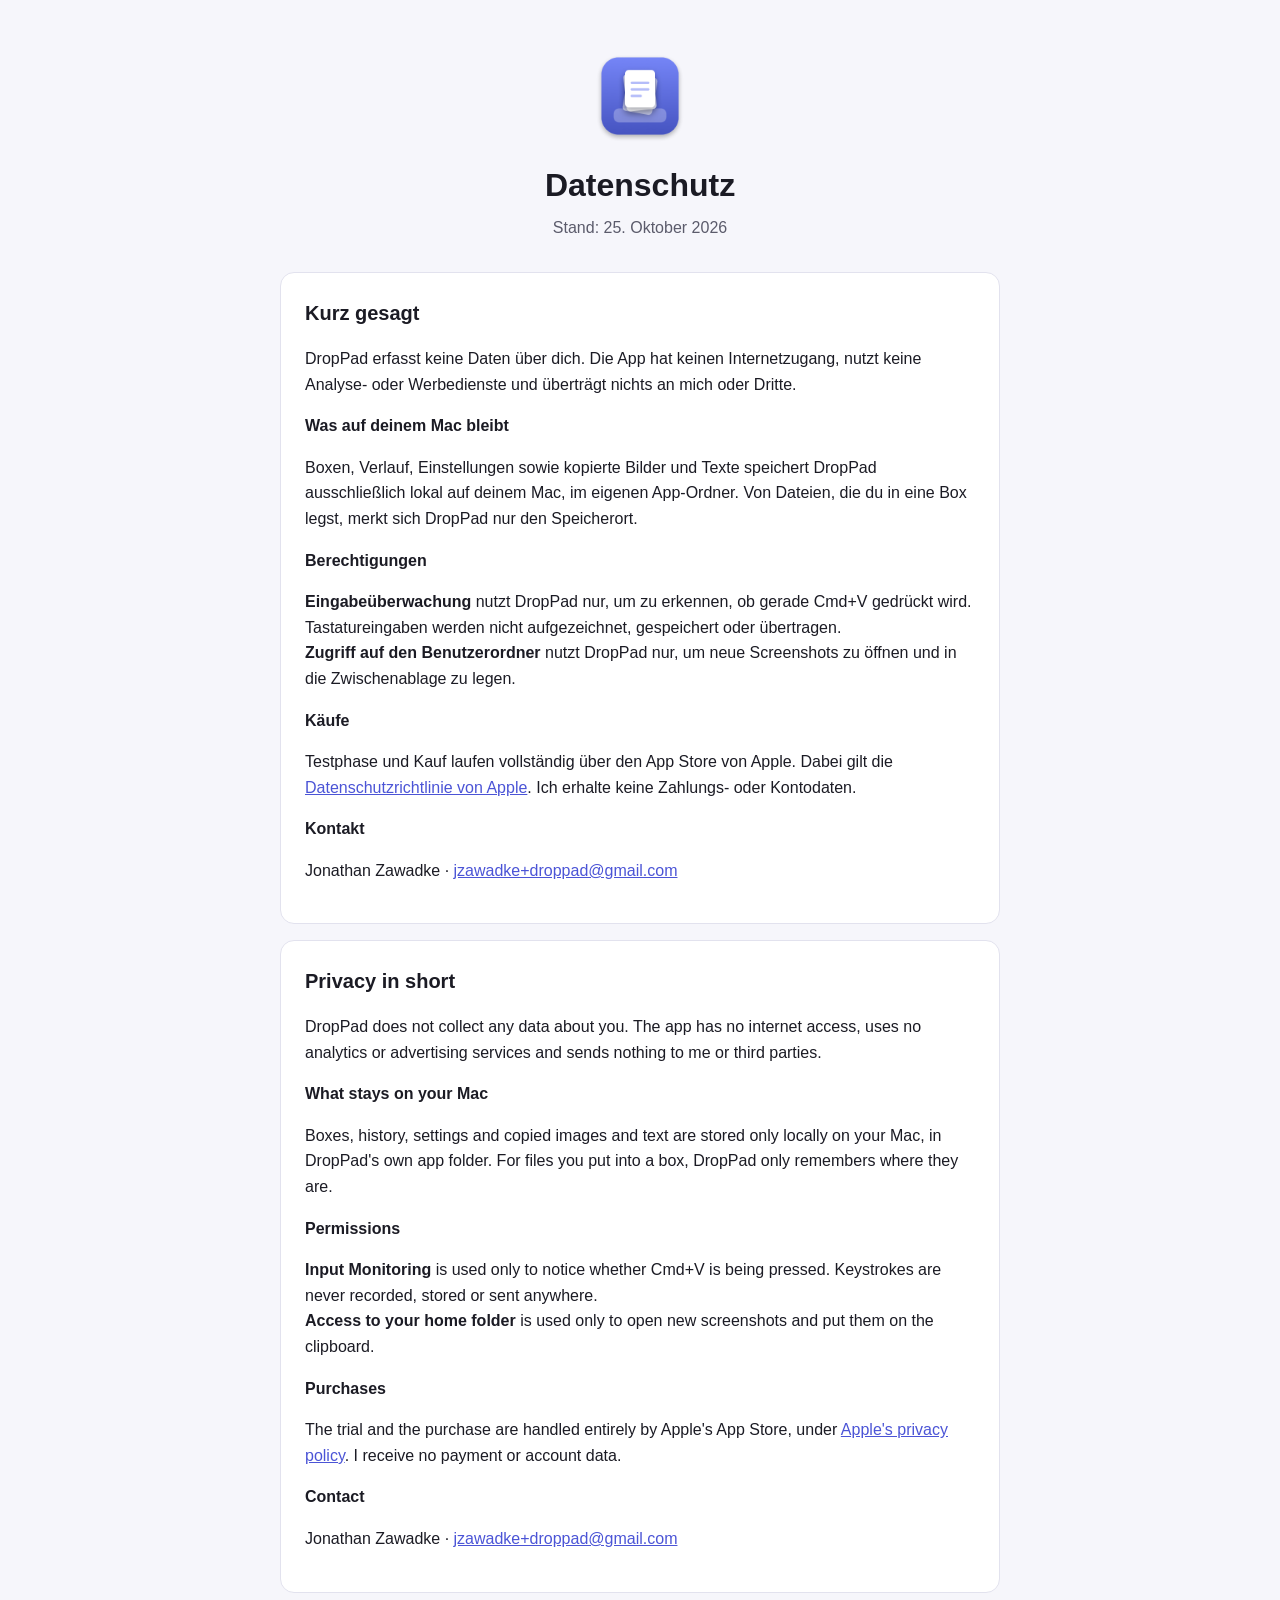
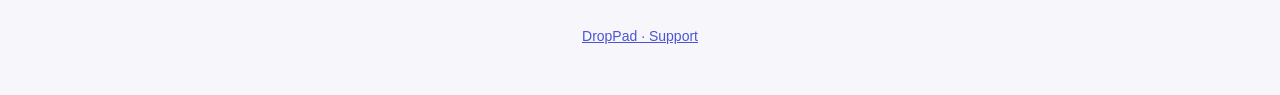
==== privacy.html @ dac4ff72 "feat: support and privacy pages Co-Authored-By: Claude Opus 5.5 <noreply@anthropic.com>" ====
<!doctype html>
<html lang="de">
<head>
  <meta charset="utf-8">
  <meta name="viewport" content="width=device-width, initial-scale=1">
  <title>DropPad · Datenschutz / Privacy</title>
  <link rel="stylesheet" href="style.css">
  <link rel="icon" href="app_icon.png">
</head>
<body>
<main>
  <header>
    <img src="app_icon.png" alt="DropPad">
    <h1>Datenschutz</h1>
    <p class="subtitle">Stand: 25. Oktober 2026</p>
  </header>

  <section class="card">
    <h2>Kurz gesagt</h2>
    <p>DropPad erfasst keine Daten über dich. Die App hat keinen Internetzugang, nutzt keine Analyse- oder Werbedienste und überträgt nichts an mich oder Dritte.</p>
    <h3>Was auf deinem Mac bleibt</h3>
    <p>Boxen, Verlauf, Einstellungen sowie kopierte Bilder und Texte speichert DropPad ausschließlich lokal auf deinem Mac, im eigenen App-Ordner. Von Dateien, die du in eine Box legst, merkt sich DropPad nur den Speicherort.</p>
    <h3>Berechtigungen</h3>
    <p><strong>Eingabeüberwachung</strong> nutzt DropPad nur, um zu erkennen, ob gerade Cmd+V gedrückt wird. Tastatureingaben werden nicht aufgezeichnet, gespeichert oder übertragen.<br>
      <strong>Zugriff auf den Benutzerordner</strong> nutzt DropPad nur, um neue Screenshots zu öffnen und in die Zwischenablage zu legen.</p>
    <h3>Käufe</h3>
    <p>Testphase und Kauf laufen vollständig über den App Store von Apple. Dabei gilt die <a href="https://www.apple.com/legal/privacy/">Datenschutzrichtlinie von Apple</a>. Ich erhalte keine Zahlungs- oder Kontodaten.</p>
    <h3>Kontakt</h3>
    <p>Jonathan Zawadke · <a href="mailto:jzawadke+droppad@gmail.com">jzawadke+droppad@gmail.com</a></p>
  </section>

  <section class="card" lang="en">
    <h2>Privacy in short</h2>
    <p>DropPad does not collect any data about you. The app has no internet access, uses no analytics or advertising services and sends nothing to me or third parties.</p>
    <h3>What stays on your Mac</h3>
    <p>Boxes, history, settings and copied images and text are stored only locally on your Mac, in DropPad's own app folder. For files you put into a box, DropPad only remembers where they are.</p>
    <h3>Permissions</h3>
    <p><strong>Input Monitoring</strong> is used only to notice whether Cmd+V is being pressed. Keystrokes are never recorded, stored or sent anywhere.<br>
      <strong>Access to your home folder</strong> is used only to open new screenshots and put them on the clipboard.</p>
    <h3>Purchases</h3>
    <p>The trial and the purchase are handled entirely by Apple's App Store, under <a href="https://www.apple.com/legal/privacy/">Apple's privacy policy</a>. I receive no payment or account data.</p>
    <h3>Contact</h3>
    <p>Jonathan Zawadke · <a href="mailto:jzawadke+droppad@gmail.com">jzawadke+droppad@gmail.com</a></p>
  </section>

  <footer>
    <a href="index.html">DropPad · Support</a>
  </footer>
</main>
</body>
</html>
---- style.css ----
:root {
  --bg: #f6f6fb;
  --card: #ffffff;
  --text: #1b1b24;
  --muted: #5b5b6b;
  --accent: #4b54d6;
  --border: #e2e2ee;
  color-scheme: light dark;
}
@media (prefers-color-scheme: dark) {
  :root {
    --bg: #121318;
    --card: #1e1f26;
    --text: #e8e8f0;
    --muted: #a3a3b5;
    --accent: #bcc2ff;
    --border: #2e2f39;
  }
}
* { box-sizing: border-box; }
body {
  margin: 0;
  padding: 48px 20px;
  background: var(--bg);
  color: var(--text);
  font: 16px/1.6 -apple-system, BlinkMacSystemFont, "Segoe UI", Roboto, sans-serif;
}
main { max-width: 720px; margin: 0 auto; }
header { text-align: center; margin-bottom: 32px; }
header img { width: 96px; height: 96px; }
h1 { margin: 8px 0 4px; font-size: 32px; }
h2 { margin-top: 0; font-size: 20px; }
h3 { font-size: 16px; margin-bottom: 4px; }
.subtitle { color: var(--muted); margin: 0; }
.card {
  background: var(--card);
  border: 1px solid var(--border);
  border-radius: 14px;
  padding: 24px;
  margin-bottom: 16px;
}
a { color: var(--accent); }
footer { text-align: center; color: var(--muted); font-size: 14px; margin-top: 32px; }
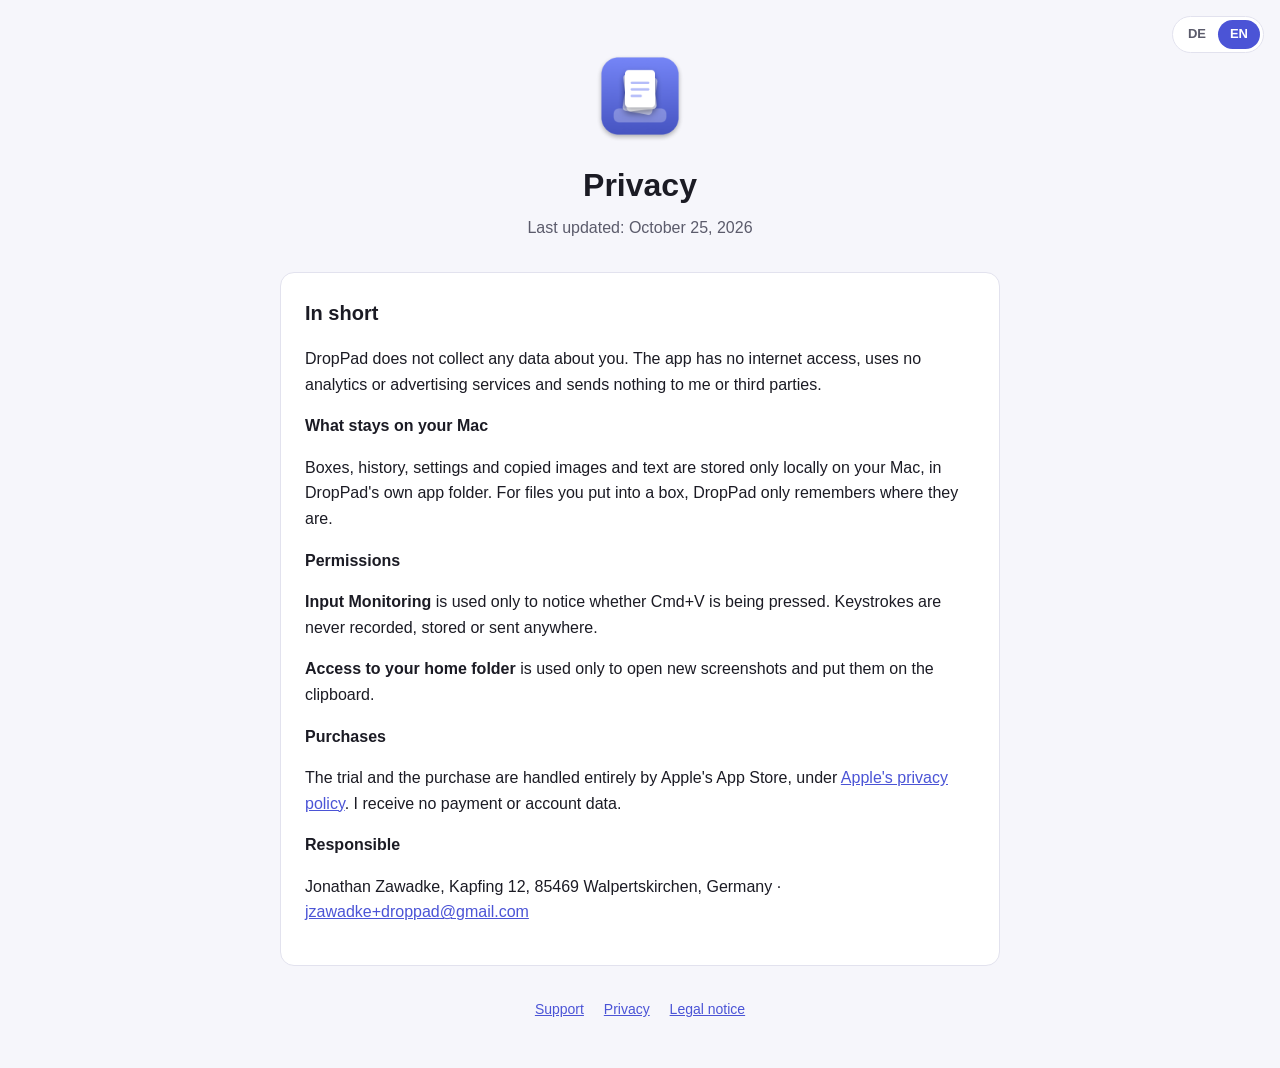
==== commit 2d3aeafb: "feat: language switch and imprint Co-Authored-By: Claude Opus 5.5 <noreply@anthropic.com>" ====
--- a/privacy.html
+++ b/privacy.html
@@ -1,50 +1,56 @@
 <!doctype html>
-<html lang="de">
+<html>
 <head>
   <meta charset="utf-8">
   <meta name="viewport" content="width=device-width, initial-scale=1">
   <title>DropPad · Datenschutz / Privacy</title>
   <link rel="stylesheet" href="style.css">
   <link rel="icon" href="app_icon.png">
+  <script src="lang.js"></script>
 </head>
 <body>
+<nav class="lang-switch" aria-label="Sprache / Language">
+  <button type="button" data-set="de">DE</button>
+  <button type="button" data-set="en">EN</button>
+</nav>
 <main>
   <header>
     <img src="app_icon.png" alt="DropPad">
-    <h1>Datenschutz</h1>
-    <p class="subtitle">Stand: 25. Oktober 2026</p>
+    <h1><span lang="de">Datenschutz</span><span lang="en">Privacy</span></h1>
+    <p class="subtitle"><span lang="de">Stand: 25. Oktober 2026</span><span lang="en">Last updated: October 25, 2026</span></p>
   </header>
 
-  <section class="card">
+  <section class="card" lang="de">
     <h2>Kurz gesagt</h2>
     <p>DropPad erfasst keine Daten über dich. Die App hat keinen Internetzugang, nutzt keine Analyse- oder Werbedienste und überträgt nichts an mich oder Dritte.</p>
     <h3>Was auf deinem Mac bleibt</h3>
     <p>Boxen, Verlauf, Einstellungen sowie kopierte Bilder und Texte speichert DropPad ausschließlich lokal auf deinem Mac, im eigenen App-Ordner. Von Dateien, die du in eine Box legst, merkt sich DropPad nur den Speicherort.</p>
     <h3>Berechtigungen</h3>
-    <p><strong>Eingabeüberwachung</strong> nutzt DropPad nur, um zu erkennen, ob gerade Cmd+V gedrückt wird. Tastatureingaben werden nicht aufgezeichnet, gespeichert oder übertragen.<br>
-      <strong>Zugriff auf den Benutzerordner</strong> nutzt DropPad nur, um neue Screenshots zu öffnen und in die Zwischenablage zu legen.</p>
+    <p><strong>Eingabeüberwachung</strong> nutzt DropPad nur, um zu erkennen, ob gerade Cmd+V gedrückt wird. Tastatureingaben werden nicht aufgezeichnet, gespeichert oder übertragen.</p>
+    <p><strong>Zugriff auf den Benutzerordner</strong> nutzt DropPad nur, um neue Screenshots zu öffnen und in die Zwischenablage zu legen.</p>
     <h3>Käufe</h3>
     <p>Testphase und Kauf laufen vollständig über den App Store von Apple. Dabei gilt die <a href="https://www.apple.com/legal/privacy/">Datenschutzrichtlinie von Apple</a>. Ich erhalte keine Zahlungs- oder Kontodaten.</p>
-    <h3>Kontakt</h3>
-    <p>Jonathan Zawadke · <a href="mailto:jzawadke+droppad@gmail.com">jzawadke+droppad@gmail.com</a></p>
+    <h3>Verantwortlich</h3>
+    <p>Jonathan Zawadke, Kapfing 12, 85469 Walpertskirchen · <a href="mailto:jzawadke+droppad@gmail.com">jzawadke+droppad@gmail.com</a></p>
   </section>
-
   <section class="card" lang="en">
-    <h2>Privacy in short</h2>
+    <h2>In short</h2>
     <p>DropPad does not collect any data about you. The app has no internet access, uses no analytics or advertising services and sends nothing to me or third parties.</p>
     <h3>What stays on your Mac</h3>
     <p>Boxes, history, settings and copied images and text are stored only locally on your Mac, in DropPad's own app folder. For files you put into a box, DropPad only remembers where they are.</p>
     <h3>Permissions</h3>
-    <p><strong>Input Monitoring</strong> is used only to notice whether Cmd+V is being pressed. Keystrokes are never recorded, stored or sent anywhere.<br>
-      <strong>Access to your home folder</strong> is used only to open new screenshots and put them on the clipboard.</p>
+    <p><strong>Input Monitoring</strong> is used only to notice whether Cmd+V is being pressed. Keystrokes are never recorded, stored or sent anywhere.</p>
+    <p><strong>Access to your home folder</strong> is used only to open new screenshots and put them on the clipboard.</p>
     <h3>Purchases</h3>
     <p>The trial and the purchase are handled entirely by Apple's App Store, under <a href="https://www.apple.com/legal/privacy/">Apple's privacy policy</a>. I receive no payment or account data.</p>
-    <h3>Contact</h3>
-    <p>Jonathan Zawadke · <a href="mailto:jzawadke+droppad@gmail.com">jzawadke+droppad@gmail.com</a></p>
+    <h3>Responsible</h3>
+    <p>Jonathan Zawadke, Kapfing 12, 85469 Walpertskirchen, Germany · <a href="mailto:jzawadke+droppad@gmail.com">jzawadke+droppad@gmail.com</a></p>
   </section>
 
   <footer>
-    <a href="index.html">DropPad · Support</a>
+    <a href="index.html"><span lang="de">Support</span><span lang="en">Support</span></a>
+    <a href="privacy.html"><span lang="de">Datenschutz</span><span lang="en">Privacy</span></a>
+    <a href="imprint.html"><span lang="de">Impressum</span><span lang="en">Legal notice</span></a>
   </footer>
 </main>
 </body>
--- a/style.css
+++ b/style.css
@@ -41,3 +41,34 @@
 }
 a { color: var(--accent); }
 footer { text-align: center; color: var(--muted); font-size: 14px; margin-top: 32px; }
+
+/* Only the chosen language is visible; the switch sets data-lang on <html>. */
+html[data-lang="de"] [lang="en"],
+html[data-lang="en"] [lang="de"] { display: none; }
+.lang-switch {
+  position: fixed;
+  top: 16px;
+  right: 16px;
+  display: flex;
+  background: var(--card);
+  border: 1px solid var(--border);
+  border-radius: 999px;
+  padding: 3px;
+}
+.lang-switch button {
+  border: 0;
+  background: transparent;
+  color: var(--muted);
+  font: inherit;
+  font-size: 13px;
+  font-weight: 600;
+  padding: 4px 12px;
+  border-radius: 999px;
+  cursor: pointer;
+}
+html[data-lang="de"] .lang-switch [data-set="de"],
+html[data-lang="en"] .lang-switch [data-set="en"] {
+  background: var(--accent);
+  color: var(--card);
+}
+footer a { margin: 0 8px; }
